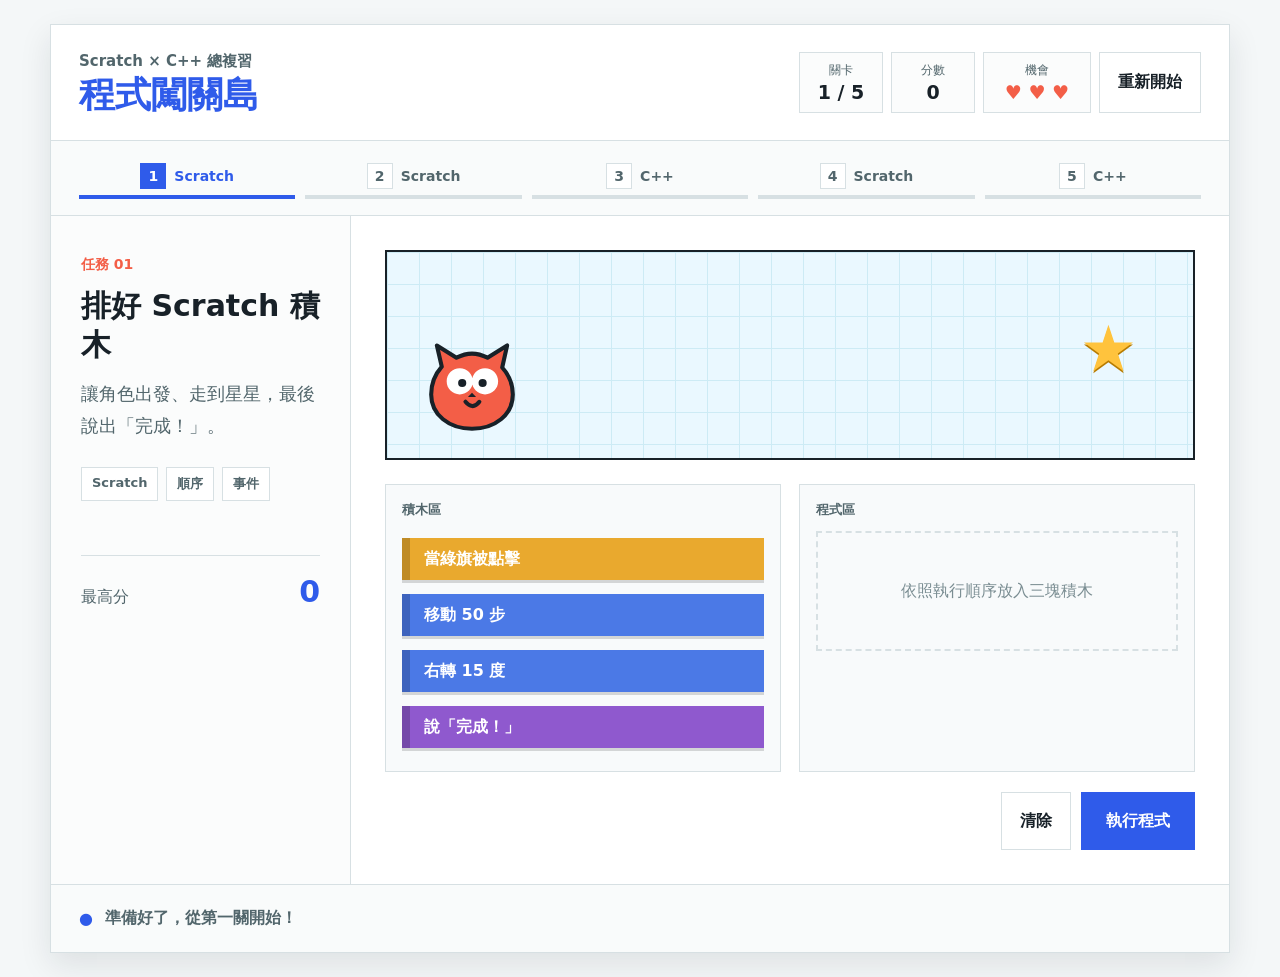
==== index.html @ d1e44746 "Add Scratch and C++ review game" ====
<!doctype html>
<html lang="zh-Hant">
  <head>
    <meta charset="UTF-8" />
    <meta name="viewport" content="width=device-width, initial-scale=1.0" />
    <meta name="theme-color" content="#2f5bea" />
    <meta
      name="description"
      content="給國中生的 Scratch 與 C++ 互動總複習闖關遊戲"
    />
    <title>程式闖關島｜Scratch × C++ 總複習</title>
    <link rel="icon" href="assets/sprite.svg" type="image/svg+xml" />
    <link rel="stylesheet" href="styles.css" />
  </head>
  <body>
    <main class="app-shell">
      <header class="topbar">
        <div class="brand-lockup">
          <span class="brand-kicker">Scratch × C++ 總複習</span>
          <h1>程式闖關島</h1>
        </div>

        <div class="status-strip" aria-label="闖關狀態">
          <div class="status-item">
            <span class="status-label">關卡</span>
            <strong id="levelCount">1 / 5</strong>
          </div>
          <div class="status-item">
            <span class="status-label">分數</span>
            <strong id="scoreValue">0</strong>
          </div>
          <div class="status-item lives" aria-label="剩餘機會">
            <span class="status-label">機會</span>
            <strong id="livesValue">♥ ♥ ♥</strong>
          </div>
          <button class="reset-button" id="resetButton" type="button">重新開始</button>
        </div>
      </header>

      <nav class="level-track" aria-label="關卡進度">
        <ol id="levelTrack"></ol>
      </nav>

      <section class="game-layout" aria-live="polite">
        <aside class="mission-panel">
          <span class="mission-number" id="missionNumber">任務 01</span>
          <h2 id="missionTitle">排好 Scratch 積木</h2>
          <p id="missionPrompt"></p>
          <div class="concept-tags" id="conceptTags"></div>

          <div class="best-score">
            <span>最高分</span>
            <strong id="bestScore">0</strong>
          </div>
        </aside>

        <section class="play-panel" id="playPanel"></section>
      </section>

      <footer class="feedback-bar" id="feedbackBar" data-tone="neutral">
        <span class="feedback-mark" aria-hidden="true">●</span>
        <p id="feedbackText">準備好了，從第一關開始！</p>
      </footer>
    </main>

    <dialog class="result-dialog" id="resultDialog">
      <div class="result-badge" id="resultBadge">A</div>
      <p class="result-kicker">闖關完成</p>
      <h2 id="resultTitle">程式探險家</h2>
      <p class="result-score">總分 <strong id="finalScore">100</strong> / 100</p>
      <p id="resultMessage"></p>
      <div class="result-actions">
        <button class="primary-button" id="playAgainButton" type="button">再玩一次</button>
        <button class="secondary-button" id="reviewButton" type="button">查看答題回顧</button>
      </div>
      <ol class="review-list" id="reviewList" hidden></ol>
    </dialog>

    <script src="app.js"></script>
  </body>
</html>
---- styles.css ----
:root {
  --ink: #182128;
  --muted: #52666c;
  --line: #d7e0e3;
  --paper: #ffffff;
  --page: #f4f7f8;
  --blue: #2f5bea;
  --blue-dark: #1f45c4;
  --yellow: #ffc33d;
  --teal: #59ced0;
  --coral: #f35e47;
  --green: #3faa72;
  --purple: #8f59ce;
  --code: #202a34;
  --shadow: 0 12px 30px rgba(24, 33, 40, 0.1);
}

* {
  box-sizing: border-box;
}

body {
  margin: 0;
  min-width: 320px;
  min-height: 100vh;
  background: var(--page);
  color: var(--ink);
  font-family: "Microsoft JhengHei", "PingFang TC", system-ui, sans-serif;
  letter-spacing: 0;
}

button,
select {
  font: inherit;
}

button {
  cursor: pointer;
}

.app-shell {
  width: min(1180px, calc(100% - 32px));
  margin: 24px auto;
  background: var(--paper);
  border: 1px solid var(--line);
  box-shadow: var(--shadow);
}

.topbar {
  min-height: 116px;
  padding: 22px 28px;
  display: flex;
  align-items: center;
  justify-content: space-between;
  gap: 24px;
  border-bottom: 1px solid var(--line);
}

.brand-lockup h1 {
  margin: 4px 0 0;
  color: var(--blue);
  font-size: 36px;
  line-height: 1.1;
  letter-spacing: 0;
}

.brand-kicker {
  color: var(--muted);
  font-size: 15px;
  font-weight: 700;
}

.status-strip {
  display: flex;
  align-items: stretch;
  gap: 8px;
}

.status-item {
  width: 84px;
  min-height: 58px;
  padding: 9px 10px;
  display: flex;
  flex-direction: column;
  justify-content: center;
  border: 1px solid var(--line);
  background: #fbfcfc;
  text-align: center;
}

.status-item.lives {
  width: 108px;
}

.status-label {
  color: var(--muted);
  font-size: 12px;
}

.status-item strong {
  margin-top: 2px;
  color: var(--ink);
  font-size: 19px;
}

#livesValue {
  color: var(--coral);
  white-space: nowrap;
}

.reset-button,
.secondary-button {
  border: 1px solid var(--line);
  background: var(--paper);
  color: var(--ink);
  padding: 0 18px;
  min-height: 58px;
  font-weight: 700;
}

.reset-button:hover,
.secondary-button:hover {
  border-color: var(--blue);
  color: var(--blue);
}

.level-track {
  padding: 16px 28px;
  background: #f9fbfb;
  border-bottom: 1px solid var(--line);
}

.level-track ol {
  list-style: none;
  margin: 0;
  padding: 0;
  display: grid;
  grid-template-columns: repeat(5, minmax(0, 1fr));
  gap: 10px;
}

.level-track li {
  position: relative;
  min-height: 42px;
  display: flex;
  align-items: center;
  justify-content: center;
  gap: 8px;
  border-bottom: 4px solid var(--line);
  color: var(--muted);
  font-size: 14px;
  font-weight: 700;
}

.level-track li::before {
  content: attr(data-index);
  width: 24px;
  height: 24px;
  display: grid;
  place-items: center;
  border: 1px solid var(--line);
  background: var(--paper);
  color: var(--muted);
}

.level-track li.active {
  border-color: var(--blue);
  color: var(--blue);
}

.level-track li.active::before {
  border-color: var(--blue);
  background: var(--blue);
  color: white;
}

.level-track li.done {
  border-color: var(--green);
  color: var(--green);
}

.level-track li.done::before {
  content: "✓";
  border-color: var(--green);
  background: var(--green);
  color: white;
}

.game-layout {
  min-height: 540px;
  display: grid;
  grid-template-columns: 300px minmax(0, 1fr);
}

.mission-panel {
  padding: 38px 30px;
  border-right: 1px solid var(--line);
  background: #fbfcfc;
}

.mission-number {
  color: var(--coral);
  font-size: 14px;
  font-weight: 800;
}

.mission-panel h2 {
  margin: 12px 0 14px;
  font-size: 30px;
  line-height: 1.3;
  letter-spacing: 0;
}

.mission-panel p {
  margin: 0;
  color: var(--muted);
  font-size: 18px;
  line-height: 1.75;
}

.concept-tags {
  margin-top: 26px;
  display: flex;
  flex-wrap: wrap;
  gap: 8px;
}

.concept-tag {
  padding: 7px 10px;
  border: 1px solid var(--line);
  background: var(--paper);
  color: var(--muted);
  font-size: 13px;
  font-weight: 700;
}

.best-score {
  margin-top: 54px;
  padding-top: 18px;
  display: flex;
  align-items: baseline;
  justify-content: space-between;
  border-top: 1px solid var(--line);
  color: var(--muted);
}

.best-score strong {
  color: var(--blue);
  font-size: 30px;
}

.play-panel {
  min-width: 0;
  padding: 34px;
  display: flex;
  flex-direction: column;
  justify-content: center;
  background: var(--paper);
}

.scratch-stage {
  position: relative;
  width: 100%;
  height: 210px;
  overflow: hidden;
  border: 2px solid var(--ink);
  background-color: #eaf8ff;
  background-image:
    linear-gradient(#cdebf5 1px, transparent 1px),
    linear-gradient(90deg, #cdebf5 1px, transparent 1px);
  background-size: 32px 32px;
}

.scratch-stage::after {
  content: "★";
  position: absolute;
  right: 56px;
  top: 60px;
  color: var(--yellow);
  font-size: 64px;
  text-shadow: 0 2px 0 #b77b00;
}

.sprite {
  position: absolute;
  left: 36px;
  bottom: 26px;
  width: 98px;
  height: 98px;
  transition: transform 0.8s ease;
}

.sprite.run {
  transform: translateX(520px) rotate(4deg);
}

.block-workspace {
  margin-top: 24px;
  display: grid;
  grid-template-columns: 1fr 1fr;
  gap: 18px;
}

.block-bank,
.sequence-tray {
  min-height: 188px;
  padding: 16px;
  border: 1px solid var(--line);
  background: #f8fafb;
}

.workspace-title {
  display: block;
  margin-bottom: 12px;
  color: var(--muted);
  font-size: 13px;
  font-weight: 800;
}

.scratch-block {
  width: 100%;
  min-height: 42px;
  margin: 7px 0;
  padding: 8px 14px;
  border: 0;
  border-left: 8px solid rgba(0, 0, 0, 0.18);
  color: white;
  text-align: left;
  font-weight: 800;
  box-shadow: 0 3px 0 rgba(0, 0, 0, 0.15);
}

.scratch-block:hover,
.scratch-block:focus-visible {
  filter: brightness(0.94);
  outline: 3px solid rgba(47, 91, 234, 0.25);
}

.block-event {
  background: #e9a92e;
}

.block-motion {
  background: #4b79e6;
}

.block-looks {
  background: var(--purple);
}

.block-control {
  background: #e99829;
}

.empty-tray {
  min-height: 120px;
  display: grid;
  place-items: center;
  border: 2px dashed var(--line);
  color: #7a8d92;
  text-align: center;
}

.action-row {
  margin-top: 20px;
  display: flex;
  justify-content: flex-end;
  gap: 10px;
}

.primary-button {
  min-height: 50px;
  padding: 0 24px;
  border: 1px solid var(--blue);
  background: var(--blue);
  color: white;
  font-weight: 800;
}

.primary-button:hover {
  background: var(--blue-dark);
}

.primary-button:disabled {
  cursor: not-allowed;
  opacity: 0.45;
}

.quiz-visual {
  min-height: 170px;
  display: grid;
  place-items: center;
  padding: 26px;
  border: 1px solid var(--line);
  background: #f8fafb;
}

.scratch-example {
  width: min(540px, 100%);
}

.scratch-example .scratch-block {
  cursor: default;
  margin: 0;
  font-size: 20px;
}

.code-window {
  width: min(650px, 100%);
  padding: 24px;
  border-left: 8px solid var(--teal);
  background: var(--code);
  color: #f4f7f8;
  font: 20px/1.7 Consolas, "SFMono-Regular", monospace;
  white-space: pre-wrap;
}

.code-window .blank {
  color: var(--yellow);
  font-weight: 800;
}

.answer-grid {
  margin-top: 22px;
  display: grid;
  grid-template-columns: repeat(2, minmax(0, 1fr));
  gap: 12px;
}

.answer-button {
  min-height: 70px;
  padding: 14px;
  border: 2px solid var(--line);
  background: var(--paper);
  color: var(--ink);
  font-weight: 800;
  text-align: left;
}

.answer-button:hover,
.answer-button:focus-visible {
  border-color: var(--blue);
  outline: 0;
}

.answer-button.selected {
  border-color: var(--blue);
  background: #edf2ff;
  color: var(--blue-dark);
}

.answer-button code {
  font-family: Consolas, "SFMono-Regular", monospace;
  font-size: 16px;
}

.final-grid {
  margin-top: 20px;
  display: grid;
  grid-template-columns: 1fr 1fr;
  gap: 16px;
}

.final-field {
  padding: 18px;
  border: 1px solid var(--line);
  background: #fbfcfc;
}

.final-field label {
  display: block;
  margin-bottom: 10px;
  font-weight: 800;
}

.final-field select {
  width: 100%;
  height: 48px;
  padding: 0 12px;
  border: 2px solid var(--line);
  background: white;
  color: var(--ink);
}

.final-field select:focus {
  border-color: var(--blue);
  outline: 2px solid rgba(47, 91, 234, 0.2);
}

.feedback-bar {
  min-height: 68px;
  padding: 14px 28px;
  display: flex;
  align-items: center;
  gap: 12px;
  border-top: 1px solid var(--line);
  background: #f9fbfb;
}

.feedback-bar p {
  margin: 0;
  color: var(--muted);
  font-weight: 700;
}

.feedback-mark {
  color: var(--blue);
}

.feedback-bar[data-tone="success"] {
  background: #eef9f2;
}

.feedback-bar[data-tone="success"] .feedback-mark,
.feedback-bar[data-tone="success"] p {
  color: #247a4e;
}

.feedback-bar[data-tone="error"] {
  background: #fff1ee;
}

.feedback-bar[data-tone="error"] .feedback-mark,
.feedback-bar[data-tone="error"] p {
  color: #b73e2d;
}

.result-dialog {
  width: min(560px, calc(100% - 28px));
  padding: 34px;
  border: 2px solid var(--ink);
  background: white;
  color: var(--ink);
  text-align: center;
}

.result-dialog::backdrop {
  background: rgba(24, 33, 40, 0.72);
}

.result-badge {
  width: 82px;
  height: 82px;
  margin: 0 auto 14px;
  display: grid;
  place-items: center;
  background: var(--yellow);
  border: 3px solid var(--ink);
  font-size: 42px;
  font-weight: 900;
  transform: rotate(-3deg);
}

.result-kicker {
  margin: 0;
  color: var(--coral);
  font-weight: 800;
}

.result-dialog h2 {
  margin: 8px 0;
  font-size: 34px;
}

.result-score {
  font-size: 20px;
}

.result-score strong {
  color: var(--blue);
  font-size: 34px;
}

.result-actions {
  margin-top: 22px;
  display: flex;
  justify-content: center;
  gap: 10px;
}

.review-list {
  margin: 24px 0 0;
  padding: 18px 18px 18px 42px;
  background: #f6f8f9;
  text-align: left;
  line-height: 1.8;
}

@media (max-width: 900px) {
  .app-shell {
    width: min(100% - 20px, 760px);
    margin: 10px auto;
  }

  .topbar {
    align-items: flex-start;
    flex-direction: column;
  }

  .status-strip {
    width: 100%;
    display: grid;
    grid-template-columns: repeat(3, 1fr) auto;
  }

  .status-item,
  .status-item.lives {
    width: auto;
  }

  .game-layout {
    grid-template-columns: 1fr;
  }

  .mission-panel {
    border-right: 0;
    border-bottom: 1px solid var(--line);
  }

  .best-score {
    margin-top: 24px;
  }

  .sprite.run {
    transform: translateX(430px) rotate(4deg);
  }
}

@media (max-width: 620px) {
  .app-shell {
    width: 100%;
    margin: 0;
    border-left: 0;
    border-right: 0;
  }

  .topbar,
  .level-track,
  .mission-panel,
  .play-panel,
  .feedback-bar {
    padding-left: 18px;
    padding-right: 18px;
  }

  .brand-lockup h1 {
    font-size: 30px;
  }

  .status-strip {
    grid-template-columns: repeat(3, 1fr);
  }

  .reset-button {
    grid-column: 1 / -1;
  }

  .level-track ol {
    gap: 4px;
  }

  .level-track li {
    min-height: 34px;
    font-size: 0;
  }

  .level-track li::before {
    font-size: 13px;
  }

  .mission-panel h2 {
    font-size: 26px;
  }

  .play-panel {
    min-height: 540px;
    padding-top: 24px;
    padding-bottom: 24px;
  }

  .scratch-stage {
    height: 170px;
  }

  .sprite {
    width: 78px;
    height: 78px;
  }

  .sprite.run {
    transform: translateX(calc(100vw - 190px)) rotate(4deg);
  }

  .scratch-stage::after {
    right: 26px;
    top: 44px;
    font-size: 52px;
  }

  .block-workspace,
  .answer-grid,
  .final-grid {
    grid-template-columns: 1fr;
  }

  .code-window {
    padding: 18px;
    font-size: 16px;
  }

  .quiz-visual {
    min-height: 140px;
    padding: 16px;
  }

  .result-actions {
    flex-direction: column;
  }
}

@media (prefers-reduced-motion: reduce) {
  *,
  *::before,
  *::after {
    scroll-behavior: auto !important;
    transition-duration: 0.01ms !important;
    animation-duration: 0.01ms !important;
  }
}
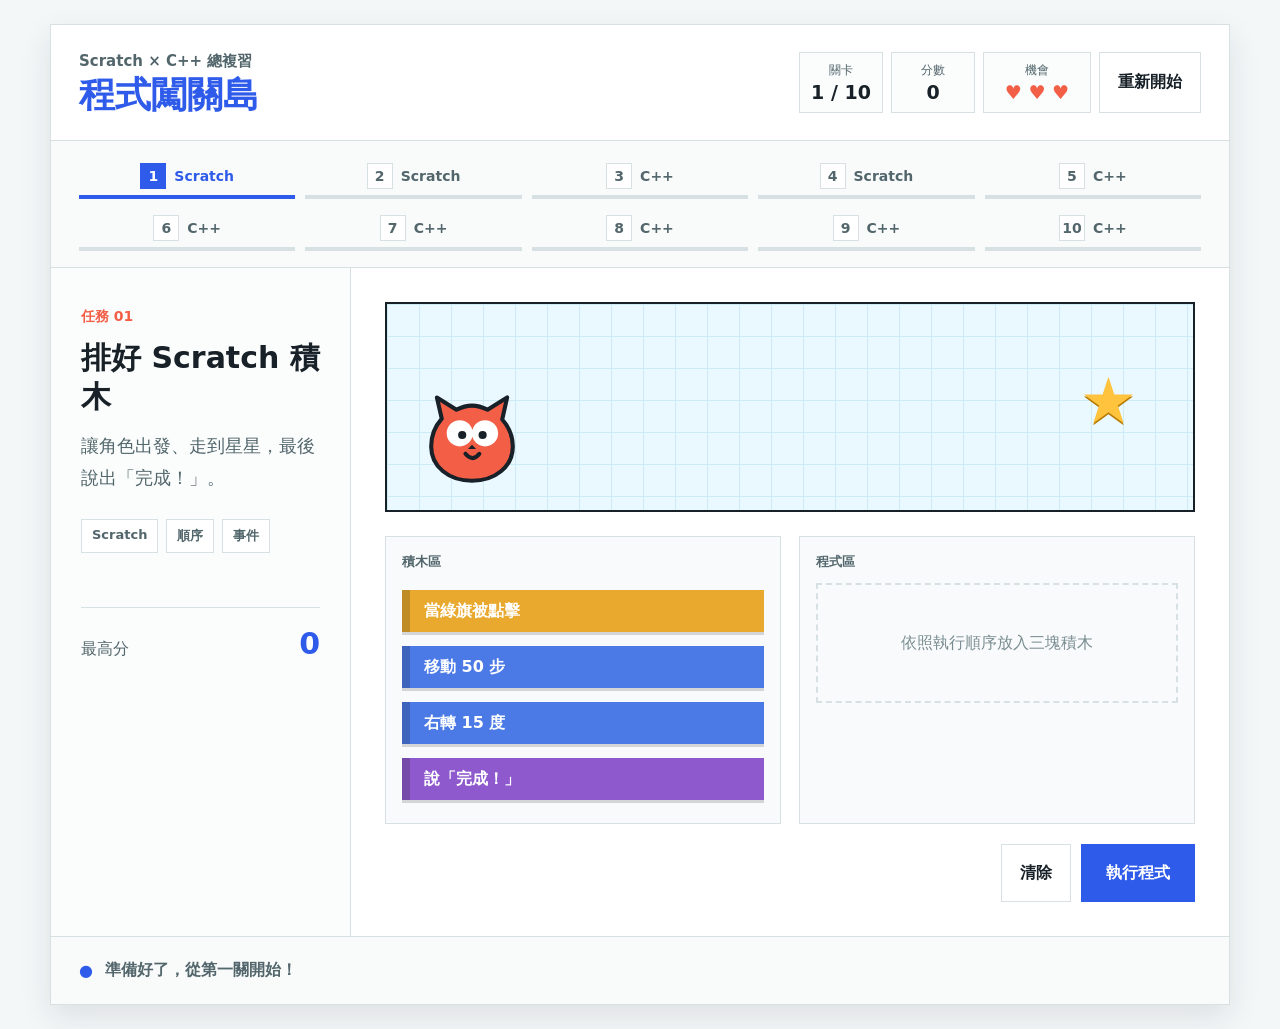
==== commit ba551aa1: "Expand review game to ten levels" ====
--- a/index.html
+++ b/index.html
@@ -23,7 +23,7 @@
         <div class="status-strip" aria-label="闖關狀態">
           <div class="status-item">
             <span class="status-label">關卡</span>
-            <strong id="levelCount">1 / 5</strong>
+            <strong id="levelCount">1 / 10</strong>
           </div>
           <div class="status-item">
             <span class="status-label">分數</span>
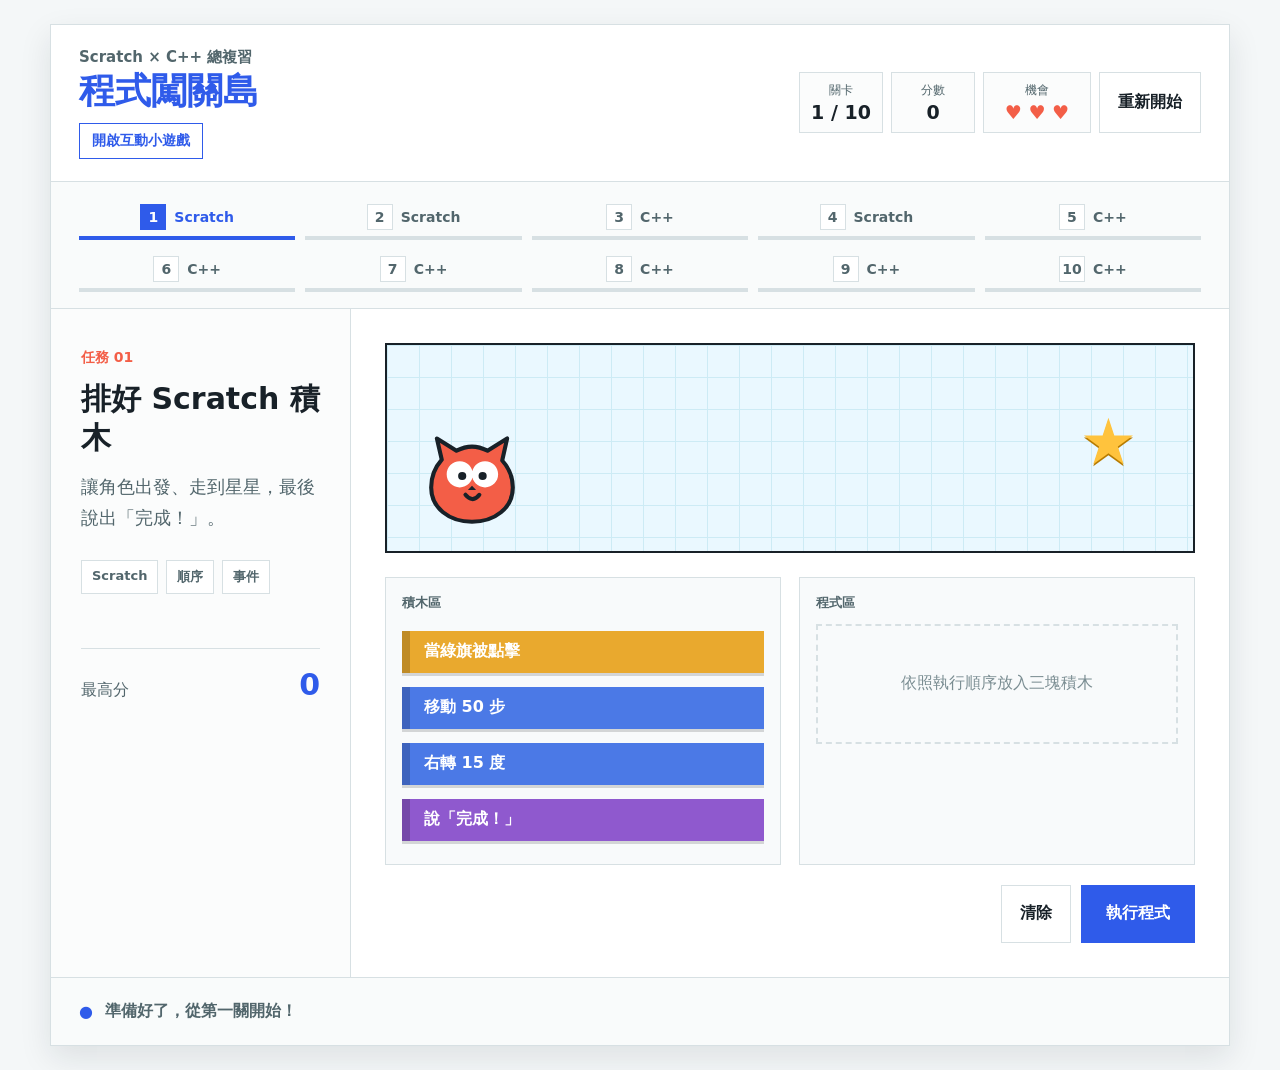
==== commit 88376808: "Add programming relay mini game" ====
--- a/index.html
+++ b/index.html
@@ -18,6 +18,7 @@
         <div class="brand-lockup">
           <span class="brand-kicker">Scratch × C++ 總複習</span>
           <h1>程式闖關島</h1>
+          <a class="mini-game-nav" href="mini-game/">開啟互動小遊戲</a>
         </div>
 
         <div class="status-strip" aria-label="闖關狀態">
--- a/styles.css
+++ b/styles.css
@@ -64,6 +64,25 @@
   letter-spacing: 0;
 }
 
+.mini-game-nav {
+  margin-top: 12px;
+  min-height: 36px;
+  padding: 0 12px;
+  display: inline-flex;
+  align-items: center;
+  justify-content: center;
+  border: 1px solid var(--blue);
+  background: var(--paper);
+  color: var(--blue);
+  text-decoration: none;
+  font-size: 14px;
+  font-weight: 800;
+}
+
+.mini-game-nav:hover {
+  background: #edf2ff;
+}
+
 .brand-kicker {
   color: var(--muted);
   font-size: 15px;
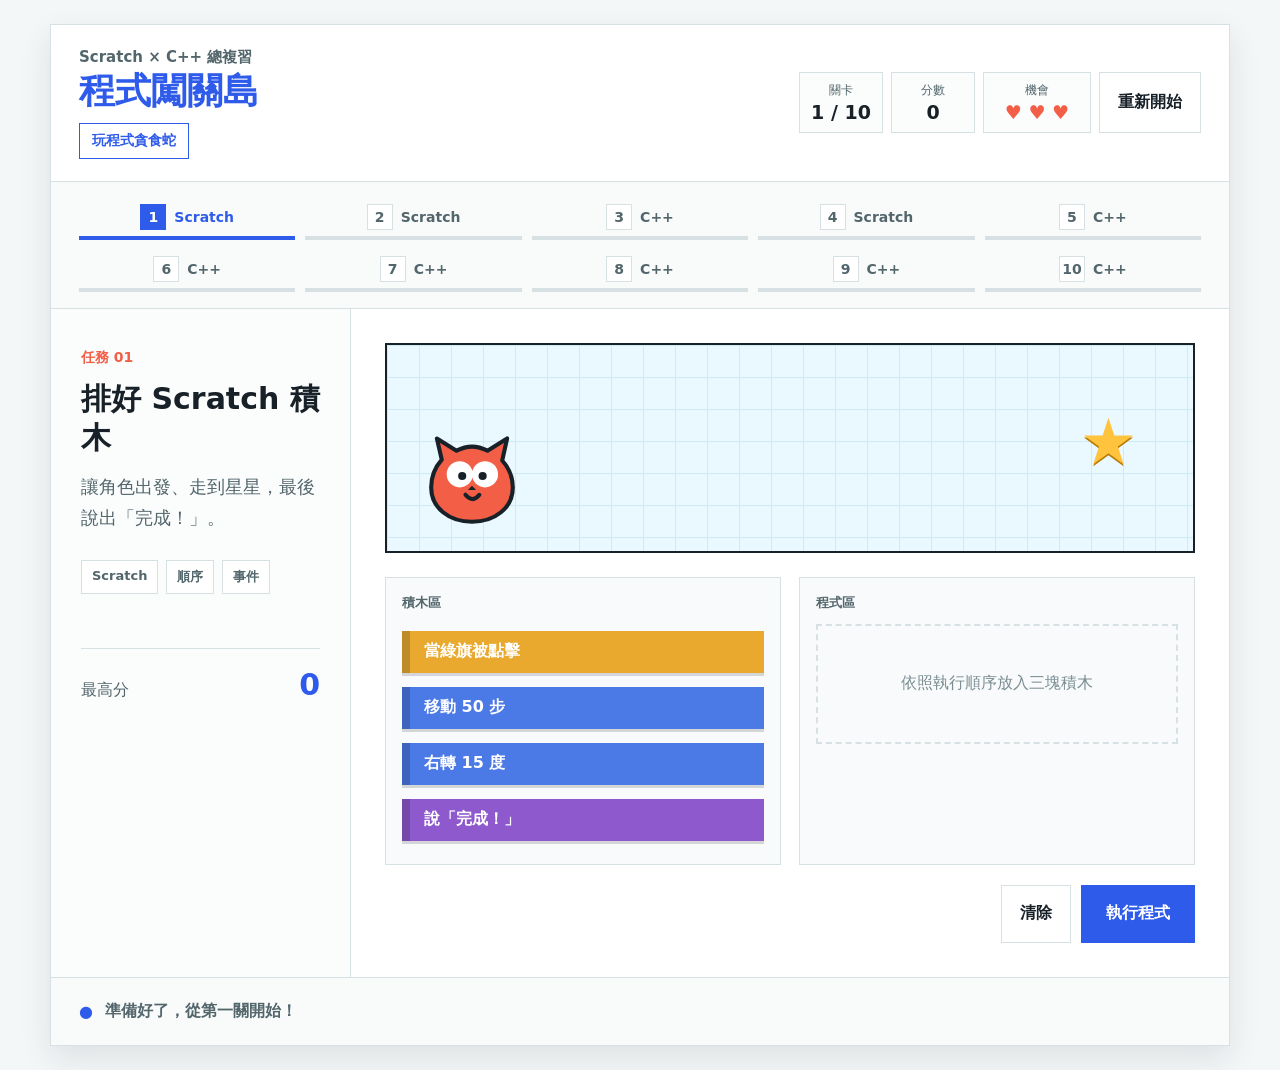
==== commit e5c0bbd1: "Replace relay mini game with code snake" ====
--- a/index.html
+++ b/index.html
@@ -18,7 +18,7 @@
         <div class="brand-lockup">
           <span class="brand-kicker">Scratch × C++ 總複習</span>
           <h1>程式闖關島</h1>
-          <a class="mini-game-nav" href="mini-game/">開啟互動小遊戲</a>
+          <a class="mini-game-nav" href="mini-game/">玩程式貪食蛇</a>
         </div>
 
         <div class="status-strip" aria-label="闖關狀態">
